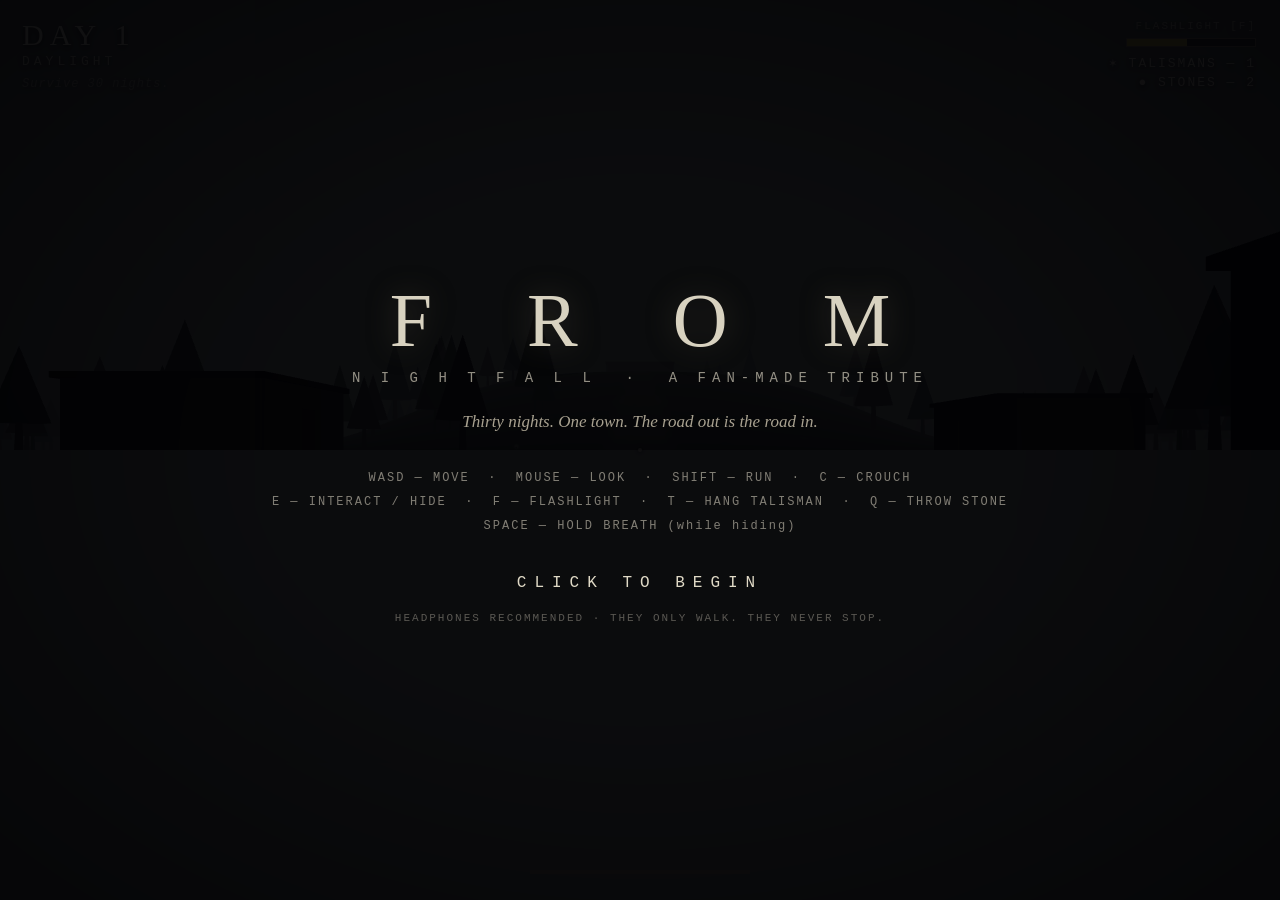
==== from-game/index.html @ 9a270e03 "Add FROM: Nightfall — 3D survival horror fan game (Three.js) 30-night survival loop in an inescapabl" ====
<!DOCTYPE html>
<html lang="en">
<head>
<meta charset="utf-8">
<meta name="viewport" content="width=device-width, initial-scale=1">
<title>FROM — Nightfall</title>
<style>
  * { margin:0; padding:0; box-sizing:border-box; }
  html,body { width:100%; height:100%; overflow:hidden; background:#000; }
  body { font-family:"Courier New", monospace; color:#cfc9b8; user-select:none; }
  canvas { display:block; }

  .hud { position:fixed; inset:0; pointer-events:none; z-index:5; }
  #topleft { position:absolute; top:18px; left:22px; text-shadow:0 2px 6px #000; }
  #day { font-family:Georgia, serif; font-size:30px; letter-spacing:6px; color:#d8d2c0; }
  #phase { font-size:13px; letter-spacing:4px; opacity:.85; margin-top:2px; }
  #obj { font-size:12px; letter-spacing:1px; opacity:.55; margin-top:8px; max-width:280px; font-style:italic; }

  #topright { position:absolute; top:20px; right:24px; text-align:right; text-shadow:0 2px 6px #000; font-size:13px; }
  #batwrap { width:130px; height:9px; border:1px solid #7a745f; margin:6px 0 8px auto; background:rgba(0,0,0,.5); }
  #bat { height:100%; background:#b7a44a; width:60%; transition:width .3s; }
  #batlabel { font-size:11px; letter-spacing:2px; opacity:.7; }
  #tal, #stn { margin-top:4px; letter-spacing:2px; }

  #stamwrap { position:absolute; bottom:26px; left:50%; transform:translateX(-50%); width:220px; height:4px; background:rgba(255,255,255,.08); }
  #stam { height:100%; background:#8b8672; width:100%; transition:width .1s linear; }

  #breathwrap { position:absolute; bottom:60px; left:50%; transform:translateX(-50%); width:240px; text-align:center; display:none; }
  #breathlabel { font-size:12px; letter-spacing:3px; color:#c96a5a; margin-bottom:6px; animation:pulse 1s infinite; }
  #breathbar { width:100%; height:6px; border:1px solid #6b3d38; background:rgba(0,0,0,.6); }
  #breath { height:100%; background:#a33c31; width:0%; }
  @keyframes pulse { 50% { opacity:.4; } }

  #reticle { position:absolute; top:50%; left:50%; width:4px; height:4px; margin:-2px; border-radius:50%; background:rgba(220,215,195,.65); box-shadow:0 0 4px #000; }
  #prompt { position:absolute; top:56%; left:50%; transform:translateX(-50%); font-size:14px; letter-spacing:2px; color:#e0dac6; text-shadow:0 2px 5px #000; background:rgba(0,0,0,.35); padding:4px 12px; display:none; }

  #subs { position:absolute; bottom:14%; left:50%; transform:translateX(-50%); width:70%; max-width:760px; text-align:center; font-family:Georgia, serif; font-style:italic; font-size:19px; line-height:1.5; color:#ddd6c2; text-shadow:0 2px 8px #000, 0 0 20px rgba(0,0,0,.9); opacity:0; transition:opacity .5s; }
  #subs.whisper { font-size:15px; color:#9b93a8; letter-spacing:3px; }

  #vig { position:fixed; inset:0; pointer-events:none; z-index:4;
    background:radial-gradient(ellipse at center, transparent 42%, rgba(0,0,0,.55) 100%); }
  #red { position:fixed; inset:0; pointer-events:none; z-index:6; background:#4a0505; opacity:0; transition:opacity .25s; mix-blend-mode:multiply; }
  #fade { position:fixed; inset:0; pointer-events:none; z-index:7; background:#000; opacity:0; transition:opacity .9s; }
  #slits { position:fixed; inset:0; pointer-events:none; z-index:6; display:none;
    background:repeating-linear-gradient(180deg, rgba(0,0,0,.96) 0 9vh, rgba(0,0,0,0) 9vh 13vh),
      radial-gradient(ellipse at center, transparent 30%, rgba(0,0,0,.9) 85%); }

  .ov { position:fixed; inset:0; z-index:10; display:none; flex-direction:column; align-items:center; justify-content:center; background:rgba(2,2,4,.93); text-align:center; pointer-events:auto; }
  .ov.show { display:flex; }
  .ov h1 { font-family:Georgia, serif; font-weight:normal; color:#d8d2c0; }

  #title h1 { font-size:76px; letter-spacing:38px; text-indent:38px; margin-bottom:6px; text-shadow:0 0 30px rgba(120,110,80,.35); }
  #title .sub { font-size:14px; letter-spacing:6px; opacity:.7; margin-bottom:26px; }
  #title .tag { font-family:Georgia, serif; font-style:italic; font-size:17px; color:#a8a190; margin-bottom:34px; }
  #title .controls { font-size:12px; letter-spacing:2px; line-height:2; opacity:.6; margin-bottom:36px; }
  #title .begin { font-size:16px; letter-spacing:8px; color:#e0dac6; animation:pulse 1.8s infinite; cursor:pointer; }
  #title .hp { font-size:11px; opacity:.4; margin-top:20px; letter-spacing:2px; }

  #pause h1 { font-size:34px; letter-spacing:14px; }
  #pause .sub { margin-top:16px; font-size:13px; letter-spacing:4px; opacity:.6; animation:pulse 1.8s infinite; }

  #death { background:rgba(8,1,1,.95); }
  #death h1 { font-size:46px; letter-spacing:16px; color:#8f2a22; margin-bottom:18px; }
  #deathline { font-family:Georgia, serif; font-style:italic; font-size:19px; color:#b3a894; margin-bottom:10px; max-width:520px; line-height:1.6; }
  #deathstats { font-size:13px; letter-spacing:3px; opacity:.55; margin-bottom:30px; }
  #death .sub, #win .sub { font-size:13px; letter-spacing:4px; opacity:.7; animation:pulse 1.8s infinite; }

  #win h1 { font-size:44px; letter-spacing:14px; color:#c9c2a8; margin-bottom:18px; }
  #winline { font-family:Georgia, serif; font-style:italic; font-size:19px; color:#b3ad98; max-width:560px; line-height:1.7; margin-bottom:14px; }
  #winstats { font-size:13px; letter-spacing:3px; opacity:.55; margin-bottom:30px; }

  #note { background:rgba(0,0,0,.75); }
  #notepaper { background:#d8cdae; color:#2c261c; max-width:440px; padding:38px 42px; font-family:Georgia, serif; box-shadow:0 12px 60px #000; transform:rotate(-.6deg); }
  #notetitle { font-size:13px; letter-spacing:4px; margin-bottom:16px; opacity:.6; text-transform:uppercase; }
  #notebody { font-style:italic; font-size:17px; line-height:1.7; white-space:pre-line; text-align:left; }
  #note .sub { margin-top:22px; font-size:12px; letter-spacing:3px; opacity:.6; color:#cfc9b8; }

  #cine { background:#000; }
  #cineline { font-family:Georgia, serif; font-style:italic; font-size:26px; color:#cfc8b2; max-width:640px; line-height:1.7; opacity:0; transition:opacity .8s; padding:0 20px; }
</style>
</head>
<body>
<div class="hud">
  <div id="topleft">
    <div id="day">DAY 1</div>
    <div id="phase">MORNING</div>
    <div id="obj">Survive 30 nights.</div>
  </div>
  <div id="topright">
    <div id="batlabel">FLASHLIGHT [F]</div>
    <div id="batwrap"><div id="bat"></div></div>
    <div id="tal">✶ TALISMANS — 1</div>
    <div id="stn">● STONES — 2</div>
  </div>
  <div id="stamwrap"><div id="stam"></div></div>
  <div id="breathwrap">
    <div id="breathlabel">HOLD [SPACE] — DON'T BREATHE</div>
    <div id="breathbar"><div id="breath"></div></div>
  </div>
  <div id="reticle"></div>
  <div id="prompt"></div>
  <div id="subs"></div>
</div>
<div id="vig"></div>
<div id="red"></div>
<div id="slits"></div>
<div id="fade"></div>

<div id="title" class="ov show">
  <h1>F R O M</h1>
  <div class="sub">N I G H T F A L L&nbsp;&nbsp;·&nbsp;&nbsp;A FAN-MADE TRIBUTE</div>
  <div class="tag">Thirty nights. One town. The road out is the road in.</div>
  <div class="controls">
    WASD — MOVE&nbsp;&nbsp;·&nbsp;&nbsp;MOUSE — LOOK&nbsp;&nbsp;·&nbsp;&nbsp;SHIFT — RUN&nbsp;&nbsp;·&nbsp;&nbsp;C — CROUCH<br>
    E — INTERACT / HIDE&nbsp;&nbsp;·&nbsp;&nbsp;F — FLASHLIGHT&nbsp;&nbsp;·&nbsp;&nbsp;T — HANG TALISMAN&nbsp;&nbsp;·&nbsp;&nbsp;Q — THROW STONE<br>
    SPACE — HOLD BREATH (while hiding)
  </div>
  <div class="begin">CLICK TO BEGIN</div>
  <div class="hp">HEADPHONES RECOMMENDED · THEY ONLY WALK. THEY NEVER STOP.</div>
</div>

<div id="pause" class="ov">
  <h1>PAUSED</h1>
  <div class="sub">CLICK TO CONTINUE</div>
</div>

<div id="death" class="ov">
  <h1>YOU WERE TAKEN</h1>
  <div id="deathline"></div>
  <div id="deathstats"></div>
  <div class="sub">PRESS ENTER</div>
</div>

<div id="win" class="ov">
  <h1>DAY 30 — DAWN</h1>
  <div id="winline"></div>
  <div id="winstats"></div>
  <div class="sub">PRESS ENTER</div>
</div>

<div id="note" class="ov">
  <div id="notepaper">
    <div id="notetitle"></div>
    <div id="notebody"></div>
  </div>
  <div class="sub">[E] PUT IT DOWN</div>
</div>

<div id="cine" class="ov">
  <div id="cineline"></div>
</div>

<script type="importmap">{ "imports": { "three": "./lib/three.module.js" } }</script>
<script type="module">import('./game.js?ts='+Date.now());</script>
</body>
</html>
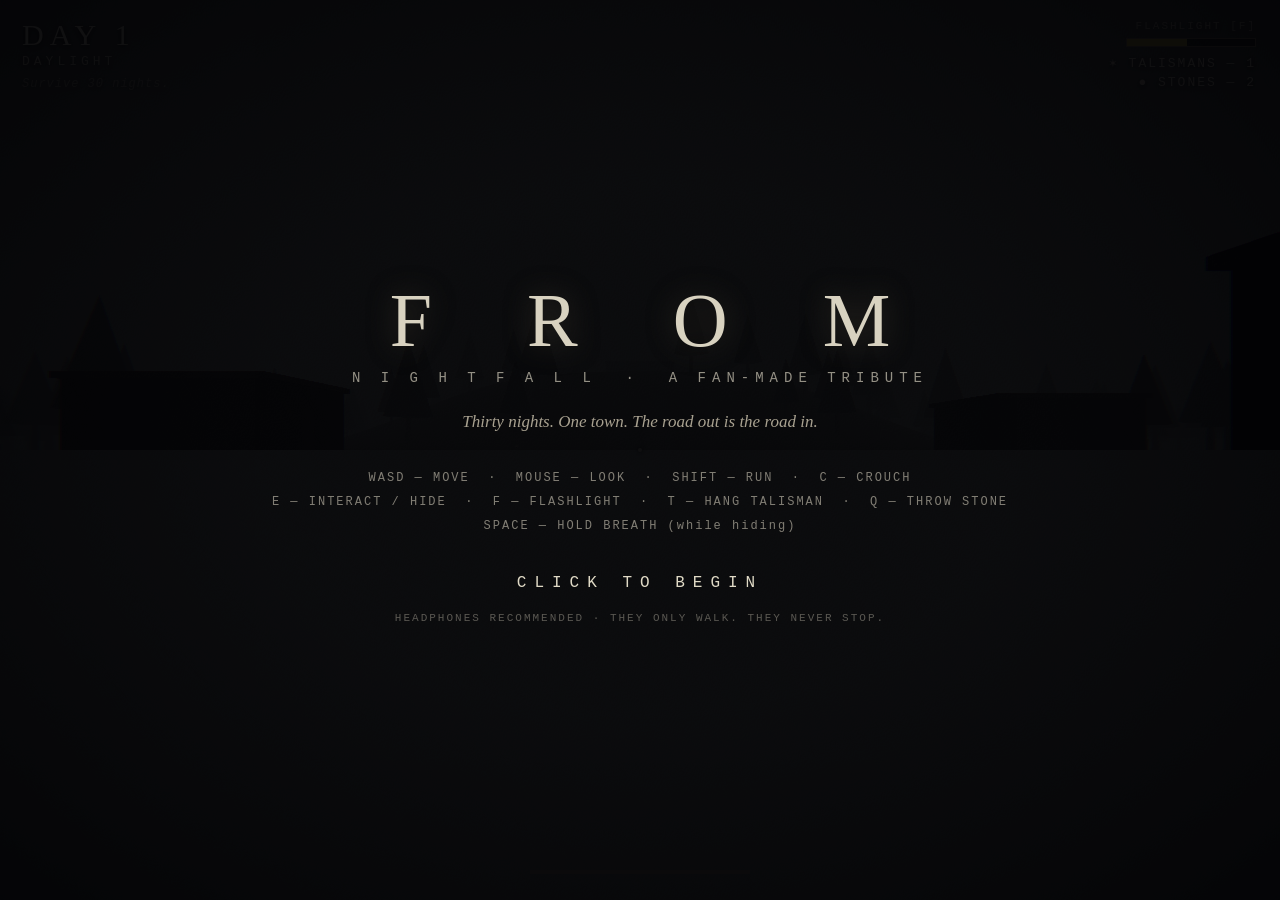
==== commit df1ff479: "FROM: Nightfall — realism pass + mouse-look fallback - Fix: drag-to-look fallback when pointer lock " ====
--- a/from-game/index.html
+++ b/from-game/index.html
@@ -33,6 +33,7 @@
 
   #reticle { position:absolute; top:50%; left:50%; width:4px; height:4px; margin:-2px; border-radius:50%; background:rgba(220,215,195,.65); box-shadow:0 0 4px #000; }
   #prompt { position:absolute; top:56%; left:50%; transform:translateX(-50%); font-size:14px; letter-spacing:2px; color:#e0dac6; text-shadow:0 2px 5px #000; background:rgba(0,0,0,.35); padding:4px 12px; display:none; }
+  #lockhint { position:absolute; bottom:70px; left:50%; transform:translateX(-50%); font-size:12px; letter-spacing:2px; color:#c9a86a; text-shadow:0 2px 5px #000; background:rgba(0,0,0,.5); padding:5px 14px; display:none; animation:pulse 1.6s infinite; }
 
   #subs { position:absolute; bottom:14%; left:50%; transform:translateX(-50%); width:70%; max-width:760px; text-align:center; font-family:Georgia, serif; font-style:italic; font-size:19px; line-height:1.5; color:#ddd6c2; text-shadow:0 2px 8px #000, 0 0 20px rgba(0,0,0,.9); opacity:0; transition:opacity .5s; }
   #subs.whisper { font-size:15px; color:#9b93a8; letter-spacing:3px; }
@@ -98,6 +99,7 @@
     <div id="breathbar"><div id="breath"></div></div>
   </div>
   <div id="reticle"></div>
+  <div id="lockhint">MOUSE-LOOK BLOCKED HERE — HOLD LEFT BUTTON AND DRAG TO LOOK</div>
   <div id="prompt"></div>
   <div id="subs"></div>
 </div>
